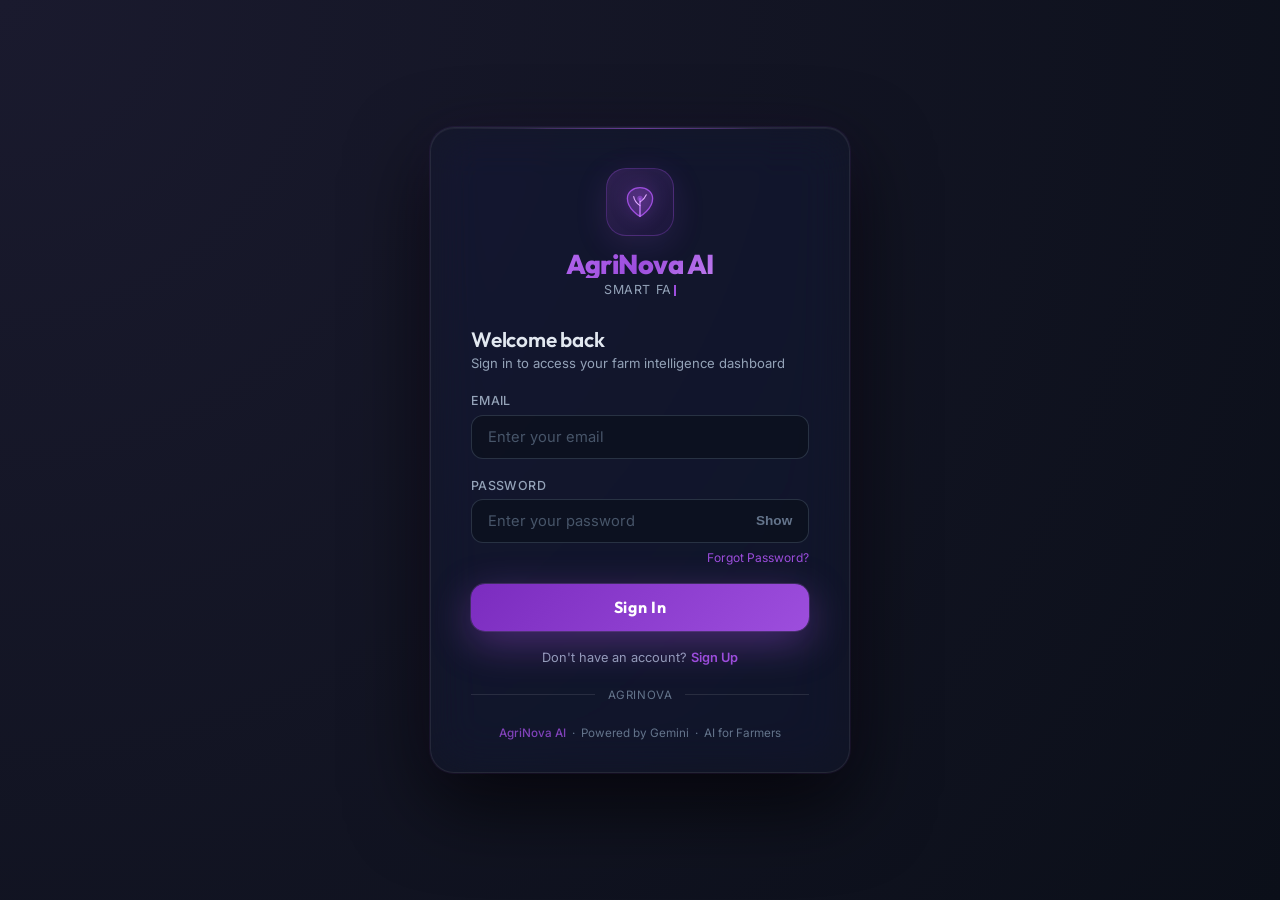
==== frontend/login.html @ d443676b "Implemented secure SQLite signup and clean login UI" ====
<!DOCTYPE html>
<html lang="en">
<head>
    <meta charset="UTF-8" />
    <title>Login | AgriNova AI</title>
    <meta name="viewport" content="width=device-width, initial-scale=1" />
    <link rel="preconnect" href="https://fonts.googleapis.com">
    <link rel="preconnect" href="https://fonts.gstatic.com" crossorigin>
    <link href="https://fonts.googleapis.com/css2?family=Inter:wght@300;400;500;600;700&family=Outfit:wght@400;600;700;800&display=swap" rel="stylesheet">

    <style>
        :root {
            --primary: #9d4edd;
            --primary-dark: #7b2cbf;
            --primary-glow: rgba(157, 78, 221, 0.35);
            --accent: #c77dff;
            --accent2: #e0aaff;
            --bg-dark: #0b0f19;
            --bg-card: rgba(22, 25, 43, 0.45);
            --text: #f1f5f9;
            --text-muted: #94a3b8;
            --border: rgba(255, 255, 255, 0.08); /* glass-border */
            --border-hover: rgba(157, 78, 221, 0.4);
        }

        * {
            margin: 0;
            padding: 0;
            box-sizing: border-box;
        }

        body {
            min-height: 100vh;
            font-family: 'Inter', system-ui, sans-serif;
            background: var(--bg-dark);
            background-image: radial-gradient(circle at top left, #1a1a2e 0%, #0b0f19 100%);
            color: var(--text);
            display: flex;
            align-items: center;
            justify-content: center;
            overflow: hidden;
            padding: 1rem;
        }

        /* ── Login Card ── */
        .login-wrapper {
            position: relative;
            z-index: 10;
            width: 100%;
            max-width: 420px;
        }

        .login-card {
            background: var(--bg-card);
            backdrop-filter: blur(24px) saturate(180%);
            -webkit-backdrop-filter: blur(24px) saturate(180%);
            border-radius: 24px;
            padding: 2.5rem 2.5rem 2rem;
            border: 1px solid var(--border);
            box-shadow:
                0 0 0 1px rgba(157, 78, 221, 0.08),
                0 32px 80px rgba(0, 0, 0, 0.7),
                0 0 60px rgba(157, 78, 221, 0.06),
                inset 0 1px 0 rgba(255, 255, 255, 0.05);
            animation: cardReveal 0.8s cubic-bezier(0.16, 1, 0.3, 1) forwards;
            opacity: 0;
            max-height: 90vh;
            overflow-y: auto;
        }

        .login-card::-webkit-scrollbar { width: 6px; }
        .login-card::-webkit-scrollbar-track { background: rgba(0,0,0,0.1); border-radius: 10px; }
        .login-card::-webkit-scrollbar-thumb { background: rgba(157, 78, 221, 0.3); border-radius: 10px; }

        @keyframes cardReveal {
            from { opacity: 0; transform: translateY(30px) scale(0.96); }
            to { opacity: 1; transform: translateY(0) scale(1); }
        }

        .login-card::before {
            content: '';
            position: absolute;
            top: 0; left: 10%; right: 10%;
            height: 1px;
            background: linear-gradient(90deg, transparent, rgba(157, 78, 221, 0.6), transparent);
            border-radius: 100%;
        }

        /* ── Logo / Header ── */
        .logo-section {
            text-align: center;
            margin-bottom: 1.8rem;
        }

        .logo-icon {
            width: 68px;
            height: 68px;
            margin: 0 auto 0.9rem;
            background: linear-gradient(135deg, rgba(157, 78, 221, 0.2), rgba(123, 44, 191, 0.1));
            border-radius: 20px;
            border: 1px solid rgba(157, 78, 221, 0.3);
            display: flex;
            align-items: center;
            justify-content: center;
            position: relative;
            animation: logoGlow 3s ease-in-out infinite;
            box-shadow: 0 8px 32px rgba(157, 78, 221, 0.15);
        }

        @keyframes logoGlow {
            0%, 100% { box-shadow: 0 8px 32px rgba(157, 78, 221, 0.15); }
            50% { box-shadow: 0 8px 40px rgba(157, 78, 221, 0.35), 0 0 0 6px rgba(157, 78, 221, 0.07); }
        }

        .logo-icon svg {
            width: 36px;
            height: 36px;
            filter: drop-shadow(0 0 8px rgba(157, 78, 221, 0.5));
        }

        .brand-name {
            font-family: 'Outfit', sans-serif;
            font-size: 1.7rem;
            font-weight: 800;
            background: linear-gradient(135deg, #c77dff, #9d4edd, #e0aaff);
            -webkit-background-clip: text;
            -webkit-text-fill-color: transparent;
            background-clip: text;
            letter-spacing: -0.02em;
            line-height: 1;
        }

        .brand-tagline {
            font-size: 0.78rem;
            color: var(--text-muted);
            margin-top: 0.25rem;
            letter-spacing: 0.05em;
            text-transform: uppercase;
            min-height: 1.2em;
        }

        .typewriter-cursor {
            display: inline-block;
            width: 2px;
            height: 0.85em;
            background: var(--primary);
            margin-left: 2px;
            vertical-align: middle;
            animation: blink 0.8s step-end infinite;
        }

        @keyframes blink {
            0%, 100% { opacity: 1; }
            50% { opacity: 0; }
        }

        .login-title {
            font-family: 'Outfit', sans-serif;
            font-size: 1.3rem;
            font-weight: 600;
            color: #e2e8f0;
            margin-bottom: 0.2rem;
            letter-spacing: -0.01em;
        }

        .login-subtitle {
            font-size: 0.82rem;
            color: var(--text-muted);
        }

        .messages { margin-bottom: 1rem; }

        .message {
            font-size: 0.8rem;
            padding: 0.6rem 0.9rem;
            border-radius: 10px;
            margin-bottom: 0.4rem;
            display: flex;
            align-items: center;
            gap: 0.5rem;
            animation: msgSlide 0.4s ease;
        }

        @keyframes msgSlide {
            from { opacity: 0; transform: translateX(-10px); }
            to { opacity: 1; transform: translateX(0); }
        }

        .message.error { background: rgba(248, 113, 113, 0.12); border: 1px solid rgba(248, 113, 113, 0.5); color: #fca5a5; }
        .message.success { background: rgba(157, 78, 221, 0.12); border: 1px solid rgba(157, 78, 221, 0.5); color: #c77dff; }
        .message.info { background: rgba(56, 189, 248, 0.12); border: 1px solid rgba(56, 189, 248, 0.5); color: #7dd3fc; }

        /* ── Form Fields ── */
        .field { margin-bottom: 1.2rem; position: relative; }
        .field-label {
            font-size: 0.78rem; font-weight: 500; color: #94a3b8; display: block;
            margin-bottom: 0.4rem; letter-spacing: 0.03em; text-transform: uppercase; transition: color 0.2s;
        }
        .field:focus-within .field-label { color: var(--accent); }
        .input-wrap { position: relative; }

        input[type="text"], input[type="email"], input[type="tel"], input[type="password"] {
            width: 100%;
            padding: 0.75rem 1rem;
            border-radius: 12px;
            border: 1px solid rgba(71, 85, 105, 0.5);
            background: rgba(11, 15, 25, 0.6);
            color: var(--text);
            font-size: 0.92rem;
            font-family: 'Inter', sans-serif;
            outline: none;
            transition: all 0.25s ease;
            caret-color: var(--primary);
        }
        input::placeholder { color: #475569; }
        input:hover { border-color: rgba(71, 85, 105, 0.8); background: rgba(11, 15, 25, 0.8); }
        input:focus {
            border-color: var(--border-hover);
            background: rgba(11, 15, 25, 0.95);
            box-shadow: 0 0 0 3px rgba(157, 78, 221, 0.1), 0 0 20px rgba(157, 78, 221, 0.05);
        }

        .eye-btn {
            position: absolute;
            right: 0.85rem;
            top: 50%;
            transform: translateY(-50%);
            background: none;
            border: none;
            color: #64748b;
            cursor: pointer;
            font-size: 0.85rem;
            font-weight: 600;
            padding: 0.2rem;
            transition: color 0.2s;
            line-height: 1;
        }
        .eye-btn:hover { color: var(--primary); }

        /* Form Toggles and Animations */
        .form-container { transition: opacity 0.4s ease, transform 0.4s ease; opacity: 1; transform: translateX(0); }
        .hidden-form { display: none !important; opacity: 0; transform: translateX(20px); }
        .form-toggle { text-align: center; font-size: 0.8rem; margin-top: 1.2rem; color: #94a3b8; }
        .form-toggle a { color: var(--primary); text-decoration: none; font-weight: 600; cursor: pointer; transition: color 0.2s; }
        .form-toggle a:hover { color: var(--accent2); text-decoration: underline; }

        .forgot-password {
            text-align: right;
            margin-top: 0.2rem;
            margin-bottom: 1.2rem;
            font-size: 0.75rem;
        }
        .forgot-password a { color: var(--primary); text-decoration: none; transition: color 0.2s; }
        .forgot-password a:hover { color: var(--accent2); text-decoration: underline; }

        /* ── Submit Button ── */
        .btn-login {
            width: 100%; padding: 0.85rem; border: none; border-radius: 14px;
            font-family: 'Outfit', sans-serif; font-weight: 700; font-size: 1rem;
            letter-spacing: 0.04em; color: white; cursor: pointer; position: relative; overflow: hidden;
            background: linear-gradient(135deg, #7b2cbf, #9d4edd, #c77dff);
            background-size: 200% 200%;
            box-shadow: 0 12px 40px rgba(157, 78, 221, 0.4), 0 0 0 1px rgba(199, 125, 255, 0.2);
            transition: all 0.3s ease; animation: bgShift 4s ease infinite;
        }
        @keyframes bgShift { 0%, 100% { background-position: 0% 50%; } 50% { background-position: 100% 50%; } }
        .btn-login::before {
            content: ''; position: absolute; inset: 0;
            background: linear-gradient(135deg, transparent 30%, rgba(255,255,255,0.12) 50%, transparent 70%);
            transform: translateX(-100%); transition: transform 0.5s ease;
        }
        .btn-login:hover::before { transform: translateX(100%); }
        .btn-login:hover { box-shadow: 0 16px 50px rgba(157, 78, 221, 0.55), 0 0 0 1px rgba(199, 125, 255, 0.3); transform: translateY(-2px); }
        .btn-login:active { transform: translateY(0px); }
        .btn-login.loading .btn-text { opacity: 0; }
        .btn-login.loading .btn-spinner { display: block; }
        .btn-text { display: flex; align-items: center; justify-content: center; gap: 0.5rem; }
        .btn-spinner {
            display: none; position: absolute; top: 50%; left: 50%; transform: translate(-50%, -50%);
            width: 22px; height: 22px; border: 2px solid rgba(255,255,255,0.3);
            border-top-color: white; border-radius: 50%; animation: spin 0.7s linear infinite;
        }
        @keyframes spin { to { transform: translate(-50%, -50%) rotate(360deg); } }

        .divider { display: flex; align-items: center; gap: 0.8rem; margin: 1.4rem 0 1rem; }
        .divider-line { flex: 1; height: 1px; background: rgba(255, 255, 255, 0.1); }
        .divider-text { font-size: 0.72rem; color: #64748b; letter-spacing: 0.05em; text-transform: uppercase; }

        .card-footer { margin-top: 1.5rem; text-align: center; font-size: 0.73rem; color: #64748b; }
        .card-footer strong { color: rgba(157, 78, 221, 0.8); font-weight: 500; }

        @media (max-width: 480px) { .login-card { padding: 2rem 1.5rem 1.6rem; } .brand-name { font-size: 1.5rem; } }
    </style>
</head>
<body>

    <div class="login-wrapper">
        <div class="login-card">

            <div class="logo-section">
                <div class="logo-icon">
                    <svg viewBox="0 0 40 40" fill="none" xmlns="http://www.w3.org/2000/svg">
                        <path d="M20 36C20 36 6 28 6 16C6 9.37 12.27 4 20 4C27.73 4 34 9.37 34 16C34 28 20 36 20 36Z" fill="rgba(157,78,221,0.25)" stroke="#9d4edd" stroke-width="1.5"/>
                        <path d="M20 36V16" stroke="#c77dff" stroke-width="1.5" stroke-linecap="round"/>
                        <path d="M20 24C20 24 14 20 13 14" stroke="#e0aaff" stroke-width="1.2" stroke-linecap="round"/>
                        <path d="M20 20C20 20 25 17 27 12" stroke="#e0aaff" stroke-width="1.2" stroke-linecap="round"/>
                        <circle cx="20" cy="16" r="3" fill="#9d4edd" opacity="0.6"/>
                    </svg>
                </div>
                <div class="brand-name">AgriNova AI</div>
                <div class="brand-tagline" id="tagline"><span class="typewriter-cursor"></span></div>
            </div>

            <div style="margin-bottom:1.4rem;">
                <div class="login-title" id="loginTitle">Welcome back</div>
                <div class="login-subtitle" id="loginSubtitle">Sign in to access your farm intelligence dashboard</div>
            </div>

            <div class="messages" id="statusMessage" style="display: none;">
                <div class="message info" id="statusText"></div>
            </div>

            <!-- Login Form -->
            <div id="loginFormContainer" class="form-container">
                <form id="loginForm" autocomplete="off">
                    <div class="field">
                        <label class="field-label" for="email">Email</label>
                        <div class="input-wrap">
                            <input type="email" id="email" name="email" placeholder="Enter your email" required autocomplete="off" />
                        </div>
                    </div>
                    <div class="field" style="margin-bottom:0.4rem">
                        <label class="field-label" for="password">Password</label>
                        <div class="input-wrap">
                            <input type="password" id="password" name="password" placeholder="Enter your password" required autocomplete="off" />
                            <button type="button" class="eye-btn" id="eyeBtn" title="Show/Hide">Show</button>
                        </div>
                    </div>
                    
                    <div class="forgot-password">
                        <a href="#">Forgot Password?</a>
                    </div>
                    
                    <button type="submit" class="btn-login" id="loginBtn">
                        <span class="btn-text">Sign In</span>
                        <div class="btn-spinner"></div>
                    </button>
                    <div class="form-toggle">
                        Don't have an account? <a id="showRegister">Sign Up</a>
                    </div>
                </form>
            </div>

            <!-- Register Form -->
            <div id="registerFormContainer" class="form-container hidden-form">
                <form id="registerForm" autocomplete="off">
                    <div class="field" style="margin-bottom:0.9rem;">
                        <label class="field-label" for="regName">Name</label>
                        <div class="input-wrap">
                            <input type="text" id="regName" placeholder="Full Name" required autocomplete="off" />
                        </div>
                    </div>
                    <div class="field" style="margin-bottom:0.9rem;">
                        <label class="field-label" for="regLocation">Location</label>
                        <div class="input-wrap">
                            <input type="text" id="regLocation" placeholder="Village / City" required autocomplete="off" />
                        </div>
                    </div>
                    <div class="field" style="margin-bottom:0.9rem;">
                        <label class="field-label" for="regMobile">Mobile Number</label>
                        <div class="input-wrap">
                            <input type="tel" id="regMobile" placeholder="10-digit number" required autocomplete="off" />
                        </div>
                    </div>
                    <div class="field" style="margin-bottom:0.9rem;">
                        <label class="field-label" for="regEmail">Email</label>
                        <div class="input-wrap">
                            <input type="email" id="regEmail" placeholder="Email address" required autocomplete="off" />
                        </div>
                    </div>
                    <div class="field" style="margin-bottom:0.9rem;">
                        <label class="field-label" for="regPassword">Password</label>
                        <div class="input-wrap">
                            <input type="password" id="regPassword" placeholder="Create password" required autocomplete="off" />
                            <button type="button" class="eye-btn" id="regEyeBtn" title="Show/Hide">Show</button>
                        </div>
                    </div>
                    <button type="submit" class="btn-login" id="registerBtn">
                        <span class="btn-text">Create Account</span>
                        <div class="btn-spinner"></div>
                    </button>
                    <div class="form-toggle">
                        Already have an account? <a id="showLogin">Sign In</a>
                    </div>
                </form>
            </div>

            <div class="divider">
                <div class="divider-line"></div>
                <div class="divider-text">AgriNova</div>
                <div class="divider-line"></div>
            </div>

            <div class="card-footer">
                <strong>AgriNova AI</strong> &nbsp;&middot;&nbsp; Powered by Gemini &nbsp;&middot;&nbsp; AI for Farmers
            </div>

        </div>
    </div>

    <script>
        const taglines = [
            "Smart Farming, Powered by AI",
            "Your 24/7 Agricultural Expert",
            "Grow More, Know More",
            "Talk to Your Farm's AI Brain",
        ];
        let tIdx = 0, cIdx = 0, deleting = false;
        const taglineEl = document.getElementById('tagline');

        function typewrite() {
            const text = taglines[tIdx];
            if (!deleting) {
                cIdx++;
                taglineEl.innerHTML = text.slice(0, cIdx) + '<span class="typewriter-cursor"></span>';
                if (cIdx >= text.length) { deleting = true; setTimeout(typewrite, 2200); return; }
            } else {
                cIdx--;
                taglineEl.innerHTML = text.slice(0, cIdx) + '<span class="typewriter-cursor"></span>';
                if (cIdx === 0) { deleting = false; tIdx = (tIdx + 1) % taglines.length; }
            }
            setTimeout(typewrite, deleting ? 45 : 80);
        }
        setTimeout(typewrite, 800);

        const loginFormContainer = document.getElementById('loginFormContainer');
        const registerFormContainer = document.getElementById('registerFormContainer');
        const showRegisterBtn = document.getElementById('showRegister');
        const showLoginBtn = document.getElementById('showLogin');
        const loginTitle = document.getElementById('loginTitle');
        const loginSubtitle = document.getElementById('loginSubtitle');

        showRegisterBtn.addEventListener('click', () => {
            loginFormContainer.classList.add('hidden-form');
            registerFormContainer.classList.remove('hidden-form');
            loginTitle.innerHTML = 'Create Account';
            loginSubtitle.innerHTML = 'Join AgriNova-AI for smart farming';
            hideStatus();
        });

        showLoginBtn.addEventListener('click', () => {
            registerFormContainer.classList.add('hidden-form');
            loginFormContainer.classList.remove('hidden-form');
            loginTitle.innerHTML = 'Welcome back';
            loginSubtitle.innerHTML = 'Sign in to access your farm intelligence dashboard';
            hideStatus();
        });

        const statusMsg = document.getElementById('statusMessage');
        const statusText = document.getElementById('statusText');
        function showStatus(text, type='info') {
            statusMsg.style.display = 'block';
            statusText.className = 'message ' + type;
            statusText.innerHTML = text;
        }
        function hideStatus() { statusMsg.style.display = 'none'; }

        document.getElementById('loginForm').addEventListener('submit', async function (e) {
            e.preventDefault();
            const btn = document.getElementById('loginBtn');
            btn.classList.add('loading'); btn.disabled = true; hideStatus();
            try {
                const res = await fetch('/login', {
                    method: 'POST', headers: { 'Content-Type': 'application/json' },
                    body: JSON.stringify({ email: document.getElementById('email').value, password: document.getElementById('password').value })
                });
                const data = await res.json();
                if (res.ok && data.status === 'success') {
                    showStatus('Login successful! Redirecting...', 'success');
                    setTimeout(() => window.location.href = '/', 1000);
                } else { showStatus(data.error || 'Login failed', 'error'); }
            } catch (err) { showStatus('Connection error', 'error'); } 
            finally { btn.classList.remove('loading'); btn.disabled = false; }
        });

        document.getElementById('registerForm').addEventListener('submit', async function (e) {
            e.preventDefault();
            const btn = document.getElementById('registerBtn');
            btn.classList.add('loading'); btn.disabled = true; hideStatus();
            try {
                const res = await fetch('/api/register', {
                    method: 'POST', headers: { 'Content-Type': 'application/json' },
                    body: JSON.stringify({
                        name: document.getElementById('regName').value,
                        location: document.getElementById('regLocation').value,
                        mobile: document.getElementById('regMobile').value,
                        email: document.getElementById('regEmail').value,
                        password: document.getElementById('regPassword').value
                    })
                });
                const data = await res.json();
                if (res.ok && data.status === 'success') {
                    showStatus('Registration successful! Please login.', 'success');
                    document.getElementById('registerForm').reset();
                    setTimeout(() => showLoginBtn.click(), 2000);
                } else { showStatus(data.error || 'Registration failed', 'error'); }
            } catch (err) { showStatus('Connection error', 'error'); } 
            finally { btn.classList.remove('loading'); btn.disabled = false; }
        });

        const eyeBtn = document.getElementById('eyeBtn');
        const passInput = document.getElementById('password');
        eyeBtn.addEventListener('click', () => {
            const isPass = passInput.type === 'password';
            passInput.type = isPass ? 'text' : 'password';
            eyeBtn.textContent = isPass ? 'Hide' : 'Show';
        });

        const regEyeBtn = document.getElementById('regEyeBtn');
        const regPassInput = document.getElementById('regPassword');
        regEyeBtn.addEventListener('click', () => {
            const isPass = regPassInput.type === 'password';
            regPassInput.type = isPass ? 'text' : 'password';
            regEyeBtn.textContent = isPass ? 'Hide' : 'Show';
        });

    </script>
</body>
</html>
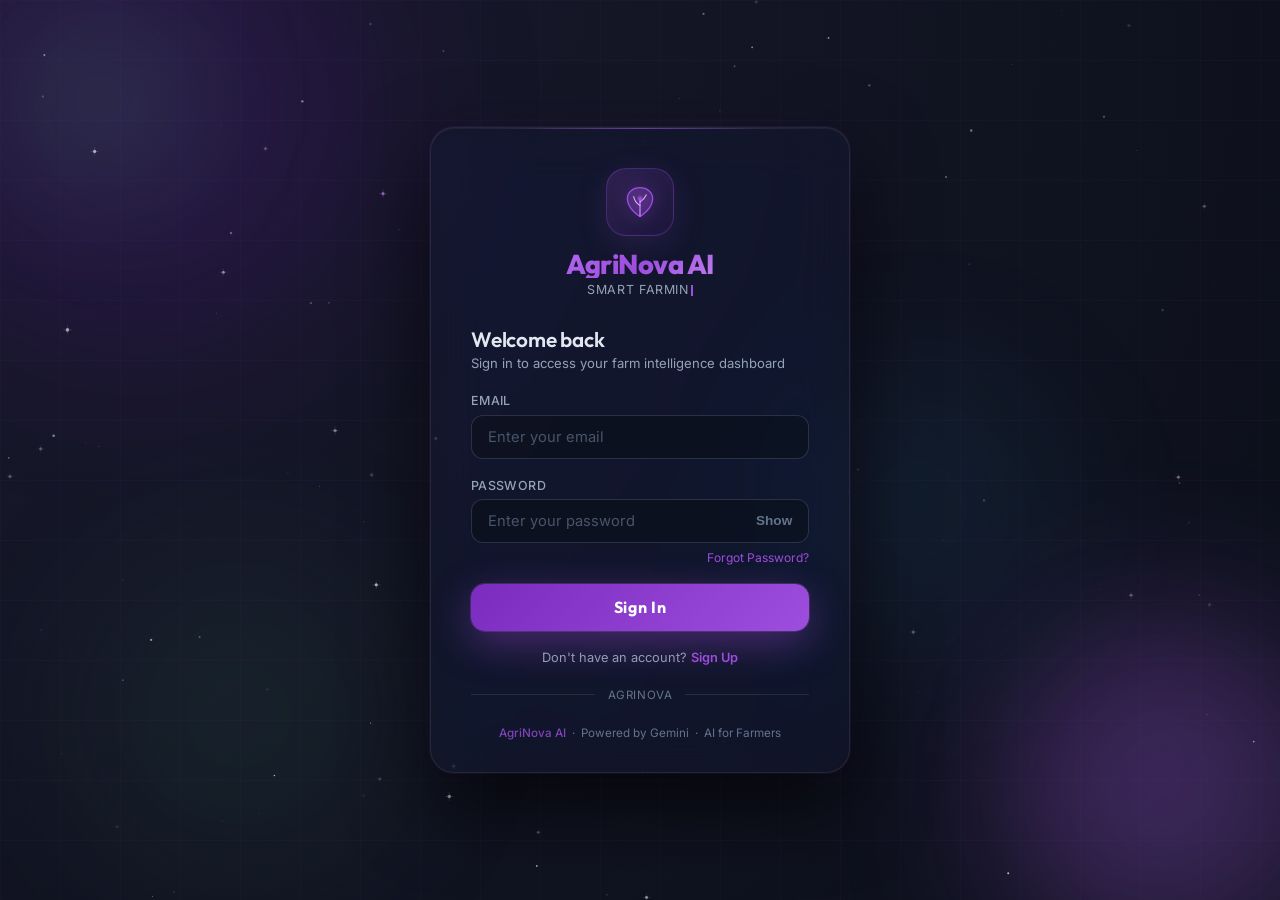
==== commit 21a23841: "login page UI update" ====
--- a/frontend/login.html
+++ b/frontend/login.html
@@ -40,6 +40,161 @@
             justify-content: center;
             overflow: hidden;
             padding: 1rem;
+        }
+
+        /* ── Canvas Background ── */
+        #bgCanvas {
+            position: fixed;
+            top: 0; left: 0;
+            width: 100%; height: 100%;
+            z-index: 0;
+            pointer-events: none;
+        }
+
+        /* ── Gradient Orbs ── */
+        .bg-orbs {
+            position: fixed;
+            inset: 0;
+            z-index: 1;
+            pointer-events: none;
+            overflow: hidden;
+        }
+        .orb {
+            position: absolute;
+            border-radius: 50%;
+            filter: blur(80px);
+            opacity: 0.18;
+            animation: orbFloat linear infinite;
+        }
+        .orb-1 {
+            width: 520px; height: 520px;
+            background: radial-gradient(circle, #7b2cbf, #3a006f);
+            top: -150px; left: -120px;
+            animation-duration: 22s;
+        }
+        .orb-2 {
+            width: 400px; height: 400px;
+            background: radial-gradient(circle, #c77dff, #9d4edd);
+            bottom: -100px; right: -100px;
+            animation-duration: 28s;
+            animation-delay: -8s;
+        }
+        .orb-3 {
+            width: 300px; height: 300px;
+            background: radial-gradient(circle, #4cc9f0, #0077b6);
+            top: 40%; left: 60%;
+            animation-duration: 18s;
+            animation-delay: -14s;
+            opacity: 0.08;
+        }
+        .orb-4 {
+            width: 350px; height: 350px;
+            background: radial-gradient(circle, #52b788, #1b4332);
+            top: 60%; left: 5%;
+            animation-duration: 25s;
+            animation-delay: -5s;
+            opacity: 0.1;
+        }
+        @keyframes orbFloat {
+            0%   { transform: translate(0, 0) scale(1); }
+            25%  { transform: translate(40px, -60px) scale(1.08); }
+            50%  { transform: translate(80px, 30px) scale(0.95); }
+            75%  { transform: translate(-40px, 60px) scale(1.05); }
+            100% { transform: translate(0, 0) scale(1); }
+        }
+
+        /* ── Grid Lines ── */
+        .bg-grid {
+            position: fixed;
+            inset: 0;
+            z-index: 2;
+            pointer-events: none;
+            background-image:
+                linear-gradient(rgba(157, 78, 221, 0.04) 1px, transparent 1px),
+                linear-gradient(90deg, rgba(157, 78, 221, 0.04) 1px, transparent 1px);
+            background-size: 60px 60px;
+            animation: gridPulse 8s ease-in-out infinite;
+        }
+        @keyframes gridPulse {
+            0%, 100% { opacity: 0.6; }
+            50% { opacity: 1; }
+        }
+
+        /* ── Floating Leaf Particles ── */
+        .particles-container {
+            position: fixed;
+            inset: 0;
+            z-index: 3;
+            pointer-events: none;
+            overflow: hidden;
+        }
+        .leaf-particle {
+            position: absolute;
+            bottom: -40px;
+            opacity: 0;
+            animation: leafFloat linear infinite;
+        }
+        .leaf-particle svg {
+            filter: drop-shadow(0 0 6px rgba(157, 78, 221, 0.6));
+        }
+        @keyframes leafFloat {
+            0%   { transform: translateY(0) rotate(0deg) scale(0.6);  opacity: 0; }
+            10%  { opacity: 0.7; }
+            90%  { opacity: 0.4; }
+            100% { transform: translateY(-110vh) rotate(720deg) scale(1.1); opacity: 0; }
+        }
+
+        /* ── Shooting Stars ── */
+        .shooting-star {
+            position: fixed;
+            top: 0; left: 0;
+            width: 2px;
+            height: 2px;
+            z-index: 2;
+            pointer-events: none;
+            opacity: 0;
+            animation: shoot linear infinite;
+        }
+        .shooting-star::after {
+            content: '';
+            position: absolute;
+            top: 0; right: 0;
+            width: 120px;
+            height: 1px;
+            background: linear-gradient(90deg, transparent, rgba(199, 125, 255, 0.9), white);
+            border-radius: 100%;
+            transform: rotate(0deg);
+        }
+        @keyframes shoot {
+            0%   { transform: translate(var(--sx), var(--sy)) rotate(35deg); opacity: 0; }
+            5%   { opacity: 1; }
+            50%  { opacity: 0.6; }
+            100% { transform: translate(calc(var(--sx) + 700px), calc(var(--sy) + 500px)) rotate(35deg); opacity: 0; }
+        }
+
+        /* ── Corner Glow Accents ── */
+        .corner-glow {
+            position: fixed;
+            z-index: 1;
+            pointer-events: none;
+            border-radius: 50%;
+            filter: blur(60px);
+        }
+        .corner-glow-tl {
+            width: 200px; height: 200px;
+            top: 0; left: 0;
+            background: rgba(82, 183, 136, 0.12);
+            animation: cornerPulse 5s ease-in-out infinite;
+        }
+        .corner-glow-br {
+            width: 250px; height: 250px;
+            bottom: 0; right: 0;
+            background: rgba(157, 78, 221, 0.15);
+            animation: cornerPulse 7s ease-in-out infinite reverse;
+        }
+        @keyframes cornerPulse {
+            0%, 100% { opacity: 0.6; transform: scale(1); }
+            50% { opacity: 1; transform: scale(1.15); }
         }
 
         /* ── Login Card ── */
@@ -294,6 +449,29 @@
 </head>
 <body>
 
+    <!-- ═══ BACKGROUND LAYERS ═══ -->
+
+    <!-- Layer 0: Star Canvas -->
+    <canvas id="bgCanvas"></canvas>
+
+    <!-- Layer 1: Gradient Orbs -->
+    <div class="bg-orbs">
+        <div class="orb orb-1"></div>
+        <div class="orb orb-2"></div>
+        <div class="orb orb-3"></div>
+        <div class="orb orb-4"></div>
+    </div>
+
+    <!-- Layer 2: Grid -->
+    <div class="bg-grid"></div>
+
+    <!-- Layer 3: Corner Glows -->
+    <div class="corner-glow corner-glow-tl"></div>
+    <div class="corner-glow corner-glow-br"></div>
+
+    <!-- Layer 4: Leaf Particles (JS generated) -->
+    <div class="particles-container" id="particlesContainer"></div>
+
     <div class="login-wrapper">
         <div class="login-card">
 
@@ -409,6 +587,125 @@
     </div>
 
     <script>
+    /* ══════════════════════════════════
+       BACKGROUND EFFECTS
+    ══════════════════════════════════ */
+
+    // ── 1. Star Field on Canvas ──
+    (function() {
+        const canvas = document.getElementById('bgCanvas');
+        const ctx = canvas.getContext('2d');
+        let stars = [];
+        let W, H;
+
+        function resize() {
+            W = canvas.width = window.innerWidth;
+            H = canvas.height = window.innerHeight;
+        }
+        window.addEventListener('resize', resize);
+        resize();
+
+        function randBetween(a, b) { return a + Math.random() * (b - a); }
+
+        function createStars(n) {
+            stars = [];
+            for (let i = 0; i < n; i++) {
+                stars.push({
+                    x: Math.random() * W,
+                    y: Math.random() * H,
+                    r: randBetween(0.3, 1.8),
+                    alpha: randBetween(0.1, 0.9),
+                    speed: randBetween(0.002, 0.008),
+                    phase: Math.random() * Math.PI * 2,
+                    color: Math.random() > 0.85 ? '#c77dff' : '#ffffff'
+                });
+            }
+        }
+        createStars(160);
+
+        let t = 0;
+        function drawStars() {
+            ctx.clearRect(0, 0, W, H);
+            t += 0.016;
+            stars.forEach(s => {
+                const a = s.alpha * (0.5 + 0.5 * Math.sin(t * s.speed * 80 + s.phase));
+                ctx.beginPath();
+                ctx.arc(s.x, s.y, s.r, 0, Math.PI * 2);
+                ctx.fillStyle = s.color === '#c77dff'
+                    ? `rgba(199,125,255,${a})`
+                    : `rgba(255,255,255,${a})`;
+                ctx.fill();
+                // tiny cross for brighter stars
+                if (s.r > 1.3) {
+                    ctx.strokeStyle = `rgba(255,255,255,${a * 0.4})`;
+                    ctx.lineWidth = 0.5;
+                    ctx.beginPath();
+                    ctx.moveTo(s.x - s.r * 2.5, s.y);
+                    ctx.lineTo(s.x + s.r * 2.5, s.y);
+                    ctx.moveTo(s.x, s.y - s.r * 2.5);
+                    ctx.lineTo(s.x, s.y + s.r * 2.5);
+                    ctx.stroke();
+                }
+            });
+            requestAnimationFrame(drawStars);
+        }
+        drawStars();
+    })();
+
+    // ── 2. Shooting Stars ──
+    (function() {
+        const COUNT = 5;
+        for (let i = 0; i < COUNT; i++) {
+            const el = document.createElement('div');
+            el.className = 'shooting-star';
+            const sx = Math.random() * window.innerWidth * 0.6;
+            const sy = Math.random() * window.innerHeight * 0.4;
+            el.style.setProperty('--sx', sx + 'px');
+            el.style.setProperty('--sy', sy + 'px');
+            const dur = 4 + Math.random() * 6;
+            const delay = Math.random() * 12;
+            el.style.animation = `shoot ${dur}s ${delay}s linear infinite`;
+            document.body.appendChild(el);
+        }
+    })();
+
+    // ── 3. Floating Leaf Particles ──
+    (function() {
+        const container = document.getElementById('particlesContainer');
+        const leafColors = ['#9d4edd','#c77dff','#52b788','#4cc9f0','#e0aaff'];
+        const leafPaths = [
+            // Leaf shape 1
+            'M10 0 Q18 8 10 20 Q2 8 10 0Z',
+            // Leaf shape 2  
+            'M10 2 Q20 5 18 15 Q12 22 4 15 Q2 5 10 2Z',
+            // Wheat grain
+            'M10 0 Q16 6 10 14 Q4 6 10 0Z M10 14 L10 22',
+            // Star/sparkle
+            'M10 2 L11.5 8 L18 8 L13 12 L15 18 L10 14 L5 18 L7 12 L2 8 L8.5 8Z'
+        ];
+        const COUNT = 18;
+
+        for (let i = 0; i < COUNT; i++) {
+            const wrap = document.createElement('div');
+            wrap.className = 'leaf-particle';
+            const color = leafColors[Math.floor(Math.random() * leafColors.length)];
+            const path = leafPaths[Math.floor(Math.random() * leafPaths.length)];
+            const size = 10 + Math.random() * 16;
+            const left = Math.random() * 100;
+            const dur = 10 + Math.random() * 18;
+            const delay = Math.random() * 20;
+
+            wrap.style.left = left + '%';
+            wrap.style.animationDuration = dur + 's';
+            wrap.style.animationDelay = delay + 's';
+
+            wrap.innerHTML = `<svg width="${size}" height="${size}" viewBox="0 0 20 24" fill="none" xmlns="http://www.w3.org/2000/svg">
+                <path d="${path}" fill="${color}" opacity="0.75"/>
+            </svg>`;
+            container.appendChild(wrap);
+        }
+    })();
+
         const taglines = [
             "Smart Farming, Powered by AI",
             "Your 24/7 Agricultural Expert",
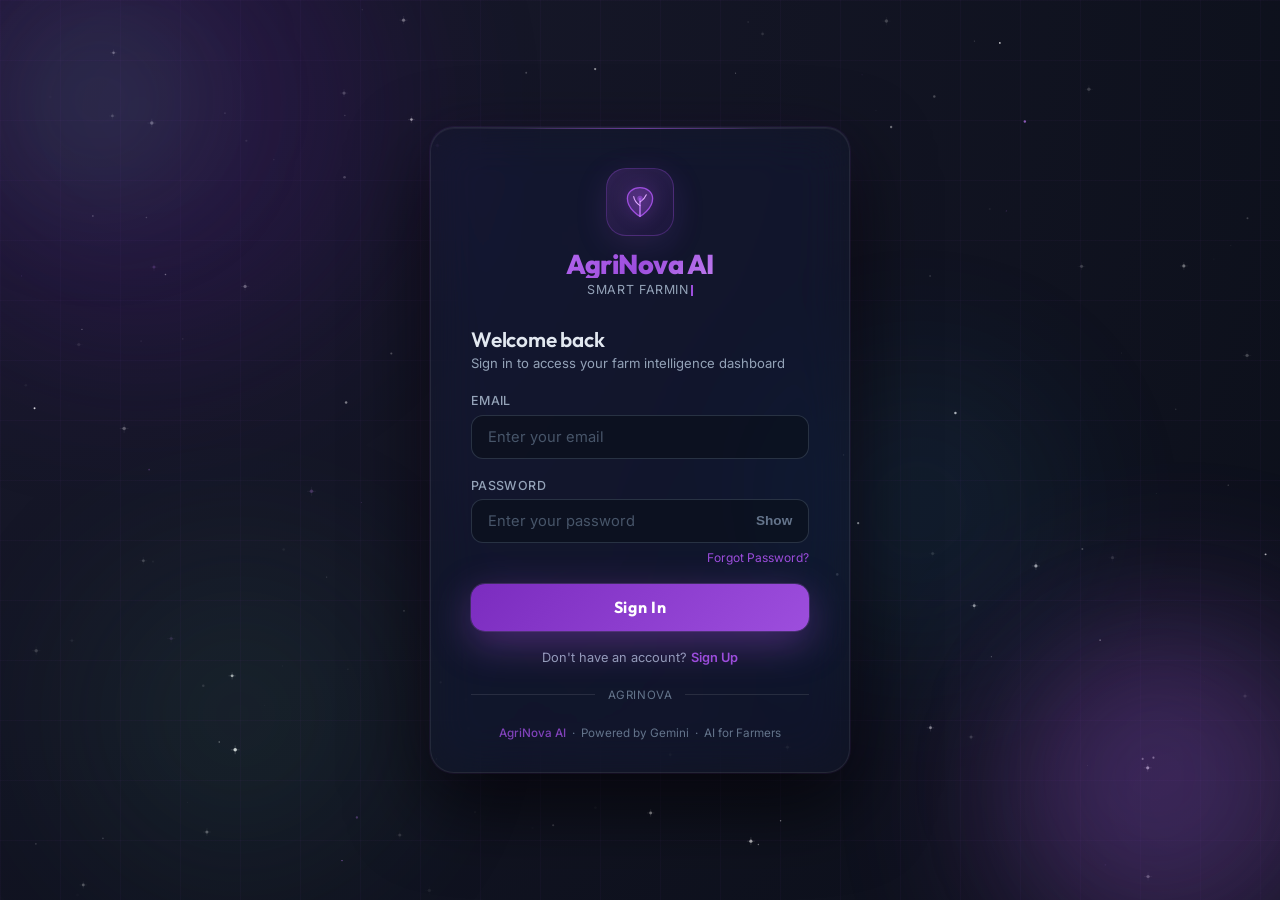
==== commit 42705f6c: "UI and login page upadte" ====
--- a/frontend/login.html
+++ b/frontend/login.html
@@ -516,7 +516,7 @@
                     </div>
                     
                     <div class="forgot-password">
-                        <a href="#">Forgot Password?</a>
+                        <a href="#" id="forgotPassword">Forgot Password?</a>
                     </div>
                     
                     <button type="submit" class="btn-login" id="loginBtn">
@@ -821,6 +821,38 @@
             regEyeBtn.textContent = isPass ? 'Hide' : 'Show';
         });
 
+        const forgotPasswordBtn = document.getElementById('forgotPassword');
+        forgotPasswordBtn.addEventListener('click', async (e) => {
+            e.preventDefault();
+            let email = document.getElementById('email').value.trim();
+            
+            if (!email) {
+                email = prompt("Please enter your email to reset password:");
+                if (!email) return;
+            }
+
+            showStatus("Sending reset link... ⏳", "info");
+            
+            try {
+                const res = await fetch('/api/forgot_password', {
+                    method: 'POST',
+                    headers: { 'Content-Type': 'application/json' },
+                    body: JSON.stringify({ email })
+                });
+                const data = await res.json();
+                
+                if (data.status === 'success') {
+                    showStatus("Reset link sent! Check your email. 📧", "success");
+                } else if (data.status === 'dev') {
+                    showStatus(`Dev Mode: <a href="${data.reset_url}" style="color:white;text-decoration:underline;">Click here to reset password</a>`, "info");
+                } else {
+                    showStatus(data.error || "Failed to send reset link", "error");
+                }
+            } catch (err) {
+                showStatus("Connection error", "error");
+            }
+        });
+
     </script>
 </body>
 </html>
